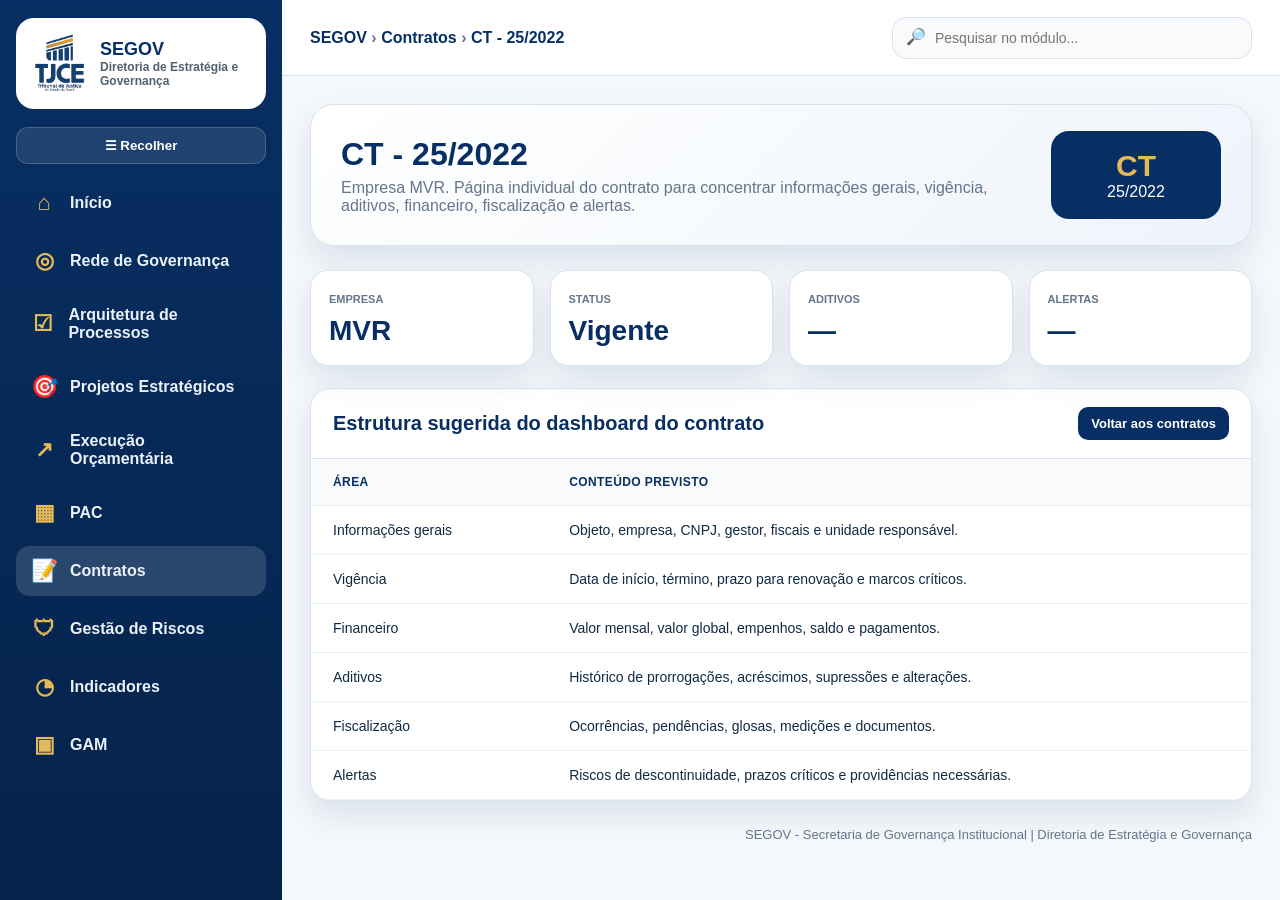
==== contrato-mvr.html @ c0541866 "Add files via upload" ====
<!DOCTYPE html><html lang="pt-BR"><head><meta charset="UTF-8"><meta name="viewport" content="width=device-width, initial-scale=1.0"><title>SEGOV - CT - 25/2022</title><link rel="stylesheet" href="style.css"></head><body><div class="app"><aside class="sidebar"><div class="sidebar-header"><img src="img/logo-tjce.png" alt="Logo TJCE"><div class="sidebar-title"><strong>SEGOV</strong><span>Diretoria de Estratégia e Governança</span></div></div><button class="toggle" onclick="toggleSidebar()">☰ Recolher</button><nav class="nav"><a href="index.html" class=""><span class="ico">⌂</span><span>Início</span></a><a href="rede.html" class=""><span class="ico">◎</span><span>Rede de Governança</span></a><a href="processos.html" class=""><span class="ico">☑</span><span>Arquitetura de Processos</span></a><a href="projetos.html" class=""><span class="ico">🎯</span><span>Projetos Estratégicos</span></a><a href="orcamento.html" class=""><span class="ico">↗</span><span>Execução Orçamentária</span></a><a href="https://luissena35-bit.github.io/acompanhamento_PAC_SEGOV/" target="_blank" rel="noopener noreferrer"><span class="ico">▦</span><span>PAC</span></a><a href="contratos.html" class="active"><span class="ico">📝</span><span>Contratos</span></a><a href="riscos.html" class=""><span class="ico">🛡</span><span>Gestão de Riscos</span></a><a href="indicadores.html" class=""><span class="ico">◔</span><span>Indicadores</span></a><a href="gam.html" class=""><span class="ico">▣</span><span>GAM</span></a></nav></aside><main class="main"><header class="topbar"><div class="breadcrumb">SEGOV <span>›</span> Contratos <span>›</span> CT - 25/2022</div><div class="search"><input id="globalSearch" oninput="filterCards()" placeholder="Pesquisar no módulo..."></div></header><section class="content"><section class="hero"><div><h1>CT - 25/2022</h1><p>Empresa MVR. Página individual do contrato para concentrar informações gerais, vigência, aditivos, financeiro, fiscalização e alertas.</p></div><div class="hero-badge"><strong>CT</strong><span>25/2022</span></div></section><section class="kpis"><div class="kpi"><small>Empresa</small><strong>MVR</strong></div><div class="kpi"><small>Status</small><strong>Vigente</strong></div><div class="kpi"><small>Aditivos</small><strong>—</strong></div><div class="kpi"><small>Alertas</small><strong>—</strong></div></section><section class="table-card"><div class="table-head"><h2>Estrutura sugerida do dashboard do contrato</h2><a class="btn" href="contratos.html">Voltar aos contratos</a></div><table><thead><tr><th>Área</th><th>Conteúdo previsto</th></tr></thead><tbody><tr><td>Informações gerais</td><td>Objeto, empresa, CNPJ, gestor, fiscais e unidade responsável.</td></tr><tr><td>Vigência</td><td>Data de início, término, prazo para renovação e marcos críticos.</td></tr><tr><td>Financeiro</td><td>Valor mensal, valor global, empenhos, saldo e pagamentos.</td></tr><tr><td>Aditivos</td><td>Histórico de prorrogações, acréscimos, supressões e alterações.</td></tr><tr><td>Fiscalização</td><td>Ocorrências, pendências, glosas, medições e documentos.</td></tr><tr><td>Alertas</td><td>Riscos de descontinuidade, prazos críticos e providências necessárias.</td></tr></tbody></table></section><div class="footer">SEGOV - Secretaria de Governança Institucional | Diretoria de Estratégia e Governança</div></section></main></div><script src="app.js"></script></body></html>
---- style.css ----
:root{--azul:#082f63;--azul2:#05234b;--azul3:#0d3d7a;--dourado:#c9962e;--dourado2:#e4b957;--bg:#f4f7fb;--card:#fff;--texto:#102a43;--muted:#65758b;--borda:#d9e2ec;--shadow:0 14px 30px rgba(8,47,99,.10)}
*{box-sizing:border-box;margin:0;padding:0;font-family:"Segoe UI",Arial,sans-serif}body{min-height:100vh;background:var(--bg);color:var(--texto)}.app{display:grid;grid-template-columns:282px 1fr;min-height:100vh}.sidebar{background:linear-gradient(180deg,var(--azul),var(--azul2));color:#fff;padding:18px 16px;position:sticky;top:0;height:100vh;transition:.25s ease;overflow:hidden}.sidebar.collapsed{width:86px}.sidebar-header{display:flex;align-items:center;gap:12px;background:#fff;border-radius:18px;padding:14px;margin-bottom:18px}.sidebar-header img{width:58px}.sidebar-title strong{display:block;color:var(--azul);font-size:18px}.sidebar-title span{display:block;color:#52616f;font-size:12px;font-weight:700}.toggle{width:100%;border:1px solid rgba(255,255,255,.18);background:rgba(255,255,255,.10);color:#fff;padding:10px;border-radius:12px;margin-bottom:14px;cursor:pointer;font-weight:800}.nav{display:grid;gap:8px}.nav a{display:flex;align-items:center;gap:12px;text-decoration:none;color:#eaf2fb;padding:12px 14px;border-radius:14px;font-weight:700}.nav a:hover,.nav a.active{background:rgba(255,255,255,.14)}.nav .ico{font-size:22px;width:28px;text-align:center;color:var(--dourado2)}.sidebar.collapsed .sidebar-title,.sidebar.collapsed .nav span{display:none}.main{min-width:0}.topbar{height:76px;background:#fff;border-bottom:1px solid var(--borda);display:flex;align-items:center;justify-content:space-between;padding:0 28px;position:sticky;top:0;z-index:5}.breadcrumb{font-weight:800;color:var(--azul)}.breadcrumb span{color:var(--muted);font-weight:700}.search{width:360px;max-width:45vw;position:relative}.search input{width:100%;padding:12px 14px 12px 42px;border:1px solid var(--borda);border-radius:14px;background:#f8fafc;font-size:14px;outline:none}.search:before{content:"🔎";position:absolute;left:14px;top:10px}.content{padding:28px}.hero{background:linear-gradient(135deg,#fff,#eef4fb);border:1px solid var(--borda);border-radius:24px;padding:26px 30px;box-shadow:var(--shadow);display:flex;justify-content:space-between;gap:18px;align-items:center;margin-bottom:24px}.hero h1{color:var(--azul);font-size:32px;margin-bottom:6px}.hero p{color:var(--muted);font-size:16px}.hero-badge{background:var(--azul);color:#fff;border-radius:18px;padding:18px 22px;text-align:center;min-width:170px}.hero-badge strong{display:block;font-size:30px;color:var(--dourado2)}.cards{display:grid;grid-template-columns:repeat(3,1fr);gap:18px}.card{background:var(--card);border:1px solid var(--borda);border-radius:20px;padding:22px;text-decoration:none;color:var(--texto);box-shadow:var(--shadow);transition:.2s ease;min-height:170px;display:flex;flex-direction:column;justify-content:space-between}.card:hover{transform:translateY(-4px);border-color:var(--dourado)}.card-top{display:flex;align-items:flex-start;justify-content:space-between;gap:12px}.card .ico{width:56px;height:56px;border-radius:16px;background:#eef4fb;color:var(--azul);display:flex;align-items:center;justify-content:center;font-size:30px;font-weight:900}.card h3{font-size:20px;color:var(--azul);margin:14px 0 8px}.card p{font-size:14px;color:var(--muted);line-height:1.4}.arrow{font-size:28px;color:var(--dourado)}.kpis{display:grid;grid-template-columns:repeat(4,1fr);gap:16px;margin-bottom:22px}.kpi{background:#fff;border:1px solid var(--borda);border-radius:18px;padding:18px;box-shadow:var(--shadow)}.kpi small{font-weight:800;color:var(--muted);text-transform:uppercase;font-size:11px}.kpi strong{display:block;color:var(--azul);font-size:28px;margin-top:8px}.table-card{background:#fff;border:1px solid var(--borda);border-radius:20px;box-shadow:var(--shadow);overflow:hidden}.table-head{padding:18px 22px;border-bottom:1px solid var(--borda);display:flex;justify-content:space-between;align-items:center}.table-head h2{color:var(--azul);font-size:20px}table{width:100%;border-collapse:collapse}th,td{text-align:left;padding:16px 22px;border-bottom:1px solid #edf2f7;font-size:14px}th{background:#f8fafc;color:var(--azul);font-size:12px;text-transform:uppercase;letter-spacing:.4px}.status{display:inline-block;padding:7px 10px;border-radius:999px;font-size:12px;font-weight:800}.ok{background:#e7f8ef;color:#1f7a46}.warn{background:#fff6dc;color:#8a6200}.btn{display:inline-block;text-decoration:none;background:var(--azul);color:#fff;padding:9px 13px;border-radius:10px;font-size:13px;font-weight:800}.btn:hover{background:var(--azul3)}.footer{margin-top:26px;color:var(--muted);font-size:13px;text-align:right}@media(max-width:1100px){.cards{grid-template-columns:1fr 1fr}.kpis{grid-template-columns:1fr 1fr}.app{grid-template-columns:86px 1fr}.sidebar{width:86px}.sidebar-title,.nav span{display:none}}@media(max-width:760px){.app{display:block}.sidebar{height:auto;width:auto;position:relative}.sidebar.collapsed{width:auto}.nav{grid-template-columns:1fr 1fr}.sidebar-title,.nav span{display:block}.topbar{height:auto;display:block;padding:18px}.search{width:100%;max-width:100%;margin-top:12px}.content{padding:16px}.hero{display:block}.hero-badge{margin-top:16px}.cards,.kpis{grid-template-columns:1fr}th,td{padding:12px}.sidebar-header img{width:48px}}
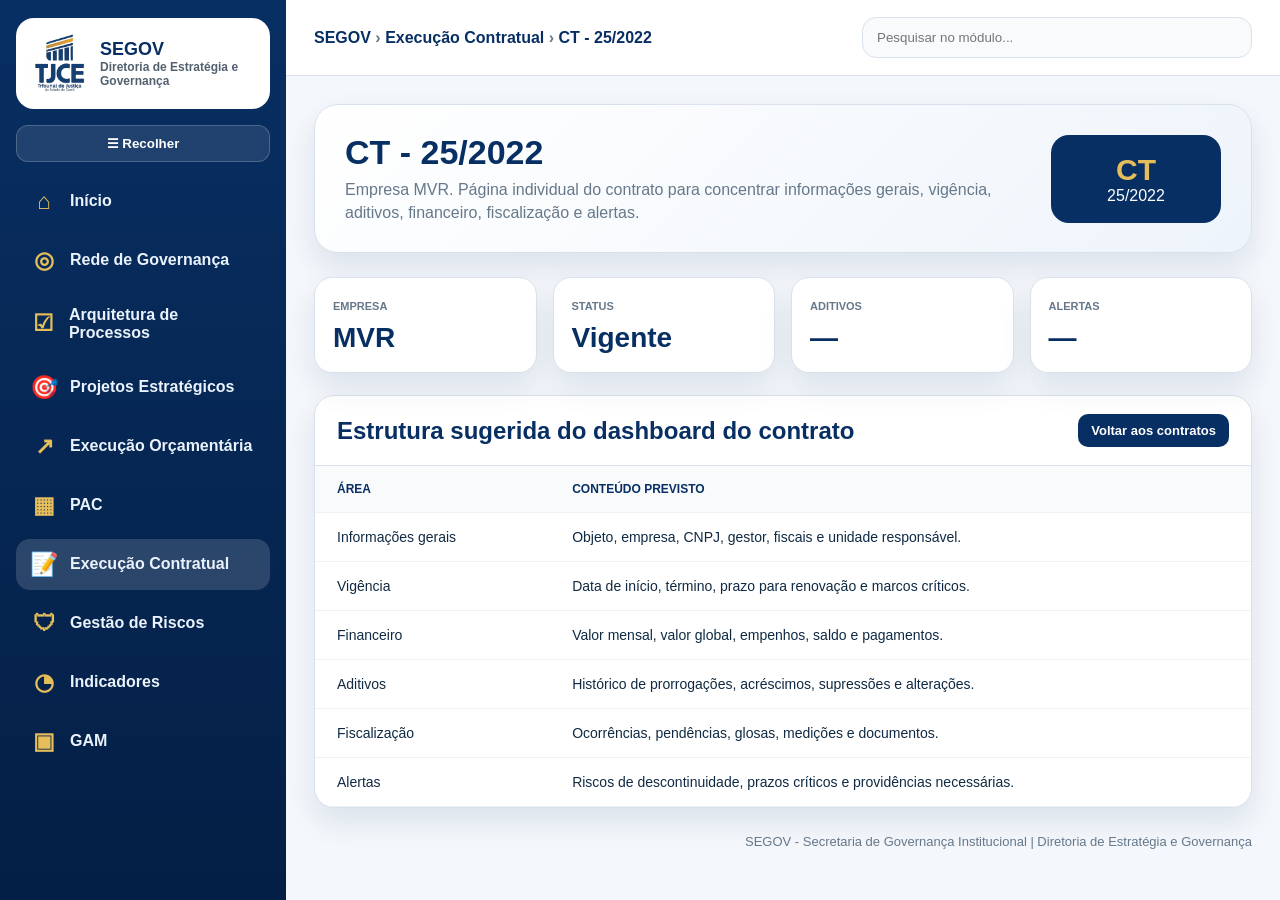
==== commit f4367b49: "Add files via upload" ====
--- a/contrato-mvr.html
+++ b/contrato-mvr.html
@@ -1 +1 @@
-<!DOCTYPE html><html lang="pt-BR"><head><meta charset="UTF-8"><meta name="viewport" content="width=device-width, initial-scale=1.0"><title>SEGOV - CT - 25/2022</title><link rel="stylesheet" href="style.css"></head><body><div class="app"><aside class="sidebar"><div class="sidebar-header"><img src="img/logo-tjce.png" alt="Logo TJCE"><div class="sidebar-title"><strong>SEGOV</strong><span>Diretoria de Estratégia e Governança</span></div></div><button class="toggle" onclick="toggleSidebar()">☰ Recolher</button><nav class="nav"><a href="index.html" class=""><span class="ico">⌂</span><span>Início</span></a><a href="rede.html" class=""><span class="ico">◎</span><span>Rede de Governança</span></a><a href="processos.html" class=""><span class="ico">☑</span><span>Arquitetura de Processos</span></a><a href="projetos.html" class=""><span class="ico">🎯</span><span>Projetos Estratégicos</span></a><a href="orcamento.html" class=""><span class="ico">↗</span><span>Execução Orçamentária</span></a><a href="https://luissena35-bit.github.io/acompanhamento_PAC_SEGOV/" target="_blank" rel="noopener noreferrer"><span class="ico">▦</span><span>PAC</span></a><a href="contratos.html" class="active"><span class="ico">📝</span><span>Contratos</span></a><a href="riscos.html" class=""><span class="ico">🛡</span><span>Gestão de Riscos</span></a><a href="indicadores.html" class=""><span class="ico">◔</span><span>Indicadores</span></a><a href="gam.html" class=""><span class="ico">▣</span><span>GAM</span></a></nav></aside><main class="main"><header class="topbar"><div class="breadcrumb">SEGOV <span>›</span> Contratos <span>›</span> CT - 25/2022</div><div class="search"><input id="globalSearch" oninput="filterCards()" placeholder="Pesquisar no módulo..."></div></header><section class="content"><section class="hero"><div><h1>CT - 25/2022</h1><p>Empresa MVR. Página individual do contrato para concentrar informações gerais, vigência, aditivos, financeiro, fiscalização e alertas.</p></div><div class="hero-badge"><strong>CT</strong><span>25/2022</span></div></section><section class="kpis"><div class="kpi"><small>Empresa</small><strong>MVR</strong></div><div class="kpi"><small>Status</small><strong>Vigente</strong></div><div class="kpi"><small>Aditivos</small><strong>—</strong></div><div class="kpi"><small>Alertas</small><strong>—</strong></div></section><section class="table-card"><div class="table-head"><h2>Estrutura sugerida do dashboard do contrato</h2><a class="btn" href="contratos.html">Voltar aos contratos</a></div><table><thead><tr><th>Área</th><th>Conteúdo previsto</th></tr></thead><tbody><tr><td>Informações gerais</td><td>Objeto, empresa, CNPJ, gestor, fiscais e unidade responsável.</td></tr><tr><td>Vigência</td><td>Data de início, término, prazo para renovação e marcos críticos.</td></tr><tr><td>Financeiro</td><td>Valor mensal, valor global, empenhos, saldo e pagamentos.</td></tr><tr><td>Aditivos</td><td>Histórico de prorrogações, acréscimos, supressões e alterações.</td></tr><tr><td>Fiscalização</td><td>Ocorrências, pendências, glosas, medições e documentos.</td></tr><tr><td>Alertas</td><td>Riscos de descontinuidade, prazos críticos e providências necessárias.</td></tr></tbody></table></section><div class="footer">SEGOV - Secretaria de Governança Institucional | Diretoria de Estratégia e Governança</div></section></main></div><script src="app.js"></script></body></html>+<!DOCTYPE html><html lang="pt-BR"><head><meta charset="UTF-8"><meta name="viewport" content="width=device-width, initial-scale=1.0"><title>SEGOV - CT - 25/2022</title><link rel="stylesheet" href="estilo.css"></head><body><div class="app"><aside class="sidebar"><div class="sidebar-header"><img src="imagem/logo-tjce.png" alt="Logo TJCE"><div class="sidebar-title"><strong>SEGOV</strong><span>Diretoria de Estratégia e Governança</span></div></div><button class="toggle" onclick="toggleSidebar()">☰ Recolher</button><nav class="nav"><a href="index.html" class="" ><span class="ico">⌂</span><span>Início</span></a><a href="rede.html" class="" ><span class="ico">◎</span><span>Rede de Governança</span></a><a href="processos.html" class="" ><span class="ico">☑</span><span>Arquitetura de Processos</span></a><a href="projetos.html" class="" ><span class="ico">🎯</span><span>Projetos Estratégicos</span></a><a href="orcamento.html" class="" ><span class="ico">↗</span><span>Execução Orçamentária</span></a><a href="https://luissena35-bit.github.io/acompanhamento_PAC_SEGOV/" class="" target="_blank" rel="noopener noreferrer"><span class="ico">▦</span><span>PAC</span></a><a href="contratos.html" class="active" ><span class="ico">📝</span><span>Execução Contratual</span></a><a href="riscos.html" class="" ><span class="ico">🛡</span><span>Gestão de Riscos</span></a><a href="indicadores.html" class="" ><span class="ico">◔</span><span>Indicadores</span></a><a href="gam.html" class="" ><span class="ico">▣</span><span>GAM</span></a></nav></aside><main class="main"><header class="topbar"><div class="breadcrumb">SEGOV <span>›</span> Execução Contratual <span>›</span> CT - 25/2022</div><div class="search"><input id="globalSearch" oninput="filterCards()" placeholder="Pesquisar no módulo..."></div></header><section class="content"><section class="hero"><div><h1>CT - 25/2022</h1><p>Empresa MVR. Página individual do contrato para concentrar informações gerais, vigência, aditivos, financeiro, fiscalização e alertas.</p></div><div class="hero-badge"><strong>CT</strong><span>25/2022</span></div></section><section class="kpis"><div class="kpi"><small>Empresa</small><strong>MVR</strong></div><div class="kpi"><small>Status</small><strong>Vigente</strong></div><div class="kpi"><small>Aditivos</small><strong>—</strong></div><div class="kpi"><small>Alertas</small><strong>—</strong></div></section><section class="table-card"><div class="table-head"><h2>Estrutura sugerida do dashboard do contrato</h2><a class="btn" href="contratos.html">Voltar aos contratos</a></div><table><thead><tr><th>Área</th><th>Conteúdo previsto</th></tr></thead><tbody><tr><td>Informações gerais</td><td>Objeto, empresa, CNPJ, gestor, fiscais e unidade responsável.</td></tr><tr><td>Vigência</td><td>Data de início, término, prazo para renovação e marcos críticos.</td></tr><tr><td>Financeiro</td><td>Valor mensal, valor global, empenhos, saldo e pagamentos.</td></tr><tr><td>Aditivos</td><td>Histórico de prorrogações, acréscimos, supressões e alterações.</td></tr><tr><td>Fiscalização</td><td>Ocorrências, pendências, glosas, medições e documentos.</td></tr><tr><td>Alertas</td><td>Riscos de descontinuidade, prazos críticos e providências necessárias.</td></tr></tbody></table></section><div class="footer">SEGOV - Secretaria de Governança Institucional | Diretoria de Estratégia e Governança</div></section></main></div><script src="app.js"></script></body></html>
--- a/estilo.css
+++ b/estilo.css
@@ -0,0 +1,3 @@
+
+:root{--azul:#082f63;--azul2:#041f45;--gold:#c9962e;--bg:#f4f7fb;--card:#fff;--txt:#102a43;--muted:#66788a;--bd:#d9e2ec;--shadow:0 14px 30px rgba(8,47,99,.10)}
+*{box-sizing:border-box;margin:0;padding:0;font-family:"Segoe UI",Arial,sans-serif}body{background:var(--bg);color:var(--txt)}.app{display:grid;grid-template-columns:286px 1fr;min-height:100vh}.sidebar{background:linear-gradient(180deg,var(--azul),var(--azul2));color:#fff;padding:18px 16px;position:sticky;top:0;height:100vh;overflow:auto}.sidebar.collapsed{width:86px}.sidebar-header{display:flex;gap:12px;align-items:center;background:#fff;border-radius:18px;padding:14px;margin-bottom:16px}.sidebar-header img{width:58px}.sidebar-title strong{display:block;color:var(--azul);font-size:18px}.sidebar-title span{display:block;color:#52616f;font-size:12px;font-weight:700}.toggle{width:100%;border:1px solid rgba(255,255,255,.2);background:rgba(255,255,255,.1);color:#fff;padding:10px;border-radius:12px;margin-bottom:14px;cursor:pointer;font-weight:800}.nav{display:grid;gap:8px}.nav a{display:flex;gap:12px;align-items:center;text-decoration:none;color:#eaf2fb;padding:12px 14px;border-radius:14px;font-weight:700}.nav a:hover,.nav a.active{background:rgba(255,255,255,.15)}.ico{font-size:23px;width:28px;text-align:center;color:#e5bd5a}.sidebar.collapsed .sidebar-title,.sidebar.collapsed .nav span{display:none}.topbar{height:76px;background:#fff;border-bottom:1px solid var(--bd);display:flex;align-items:center;justify-content:space-between;padding:0 28px;position:sticky;top:0;z-index:5}.breadcrumb{font-weight:800;color:var(--azul)}.breadcrumb span{color:var(--muted)}.search{width:390px;max-width:45vw}.search input{width:100%;padding:12px 14px;border:1px solid var(--bd);border-radius:14px;background:#f8fafc}.content{padding:28px}.hero{background:linear-gradient(135deg,#fff,#eef4fb);border:1px solid var(--bd);border-radius:24px;padding:28px 30px;box-shadow:var(--shadow);display:flex;justify-content:space-between;gap:18px;align-items:center;margin-bottom:24px}.hero h1{color:var(--azul);font-size:34px;margin-bottom:6px}.hero p{color:var(--muted);line-height:1.45}.hero-badge{background:var(--azul);color:#fff;border-radius:18px;padding:18px 22px;text-align:center;min-width:170px}.hero-badge strong{display:block;font-size:30px;color:#e5bd5a}.cards{display:grid;grid-template-columns:repeat(3,1fr);gap:18px}.card{background:#fff;border:1px solid var(--bd);border-radius:20px;padding:22px;text-decoration:none;color:var(--txt);box-shadow:var(--shadow);transition:.2s;min-height:172px;display:flex;flex-direction:column;justify-content:space-between}.card:hover{transform:translateY(-4px);border-color:var(--gold)}.card-top{display:flex;justify-content:space-between}.iconbox{width:58px;height:58px;border-radius:16px;background:#eaf1fb;color:var(--azul);display:flex;align-items:center;justify-content:center;font-size:25px;font-weight:900}.card h3{font-size:20px;color:var(--azul);margin:14px 0 8px}.card p{font-size:14px;color:var(--muted);line-height:1.4}.arrow{font-size:28px;color:var(--gold)}.kpis{display:grid;grid-template-columns:repeat(4,1fr);gap:16px;margin-bottom:22px}.kpi{background:#fff;border:1px solid var(--bd);border-radius:18px;padding:18px;box-shadow:var(--shadow)}.kpi small{font-weight:800;color:var(--muted);text-transform:uppercase;font-size:11px}.kpi strong{display:block;color:var(--azul);font-size:28px;margin-top:8px}.table-card{background:#fff;border:1px solid var(--bd);border-radius:20px;box-shadow:var(--shadow);overflow:hidden;margin-top:22px}.table-head{padding:18px 22px;border-bottom:1px solid var(--bd);display:flex;justify-content:space-between;align-items:center}.table-head h2{color:var(--azul)}table{width:100%;border-collapse:collapse}th,td{text-align:left;padding:16px 22px;border-bottom:1px solid #edf2f7;font-size:14px}th{background:#f8fafc;color:var(--azul);font-size:12px;text-transform:uppercase}.status{padding:7px 10px;border-radius:999px;font-size:12px;font-weight:800}.ok{background:#e7f8ef;color:#1f7a46}.warn{background:#fff6dc;color:#8a6200}.btn{display:inline-block;text-decoration:none;background:var(--azul);color:#fff;padding:9px 13px;border-radius:10px;font-size:13px;font-weight:800}.footer{margin-top:26px;color:var(--muted);font-size:13px;text-align:right}@media(max-width:1100px){.cards{grid-template-columns:1fr 1fr}.kpis{grid-template-columns:1fr 1fr}.app{grid-template-columns:86px 1fr}.sidebar{width:86px}.sidebar-title,.nav span{display:none}}@media(max-width:760px){.app{display:block}.sidebar{height:auto;width:auto;position:relative}.sidebar.collapsed{width:auto}.nav{grid-template-columns:1fr 1fr}.sidebar-title,.nav span{display:block}.topbar{height:auto;display:block;padding:18px}.search{width:100%;max-width:100%;margin-top:12px}.content{padding:16px}.hero{display:block}.hero-badge{margin-top:16px}.cards,.kpis{grid-template-columns:1fr}th,td{padding:12px}.table-head{display:block}.table-head .btn{margin-top:12px}}
